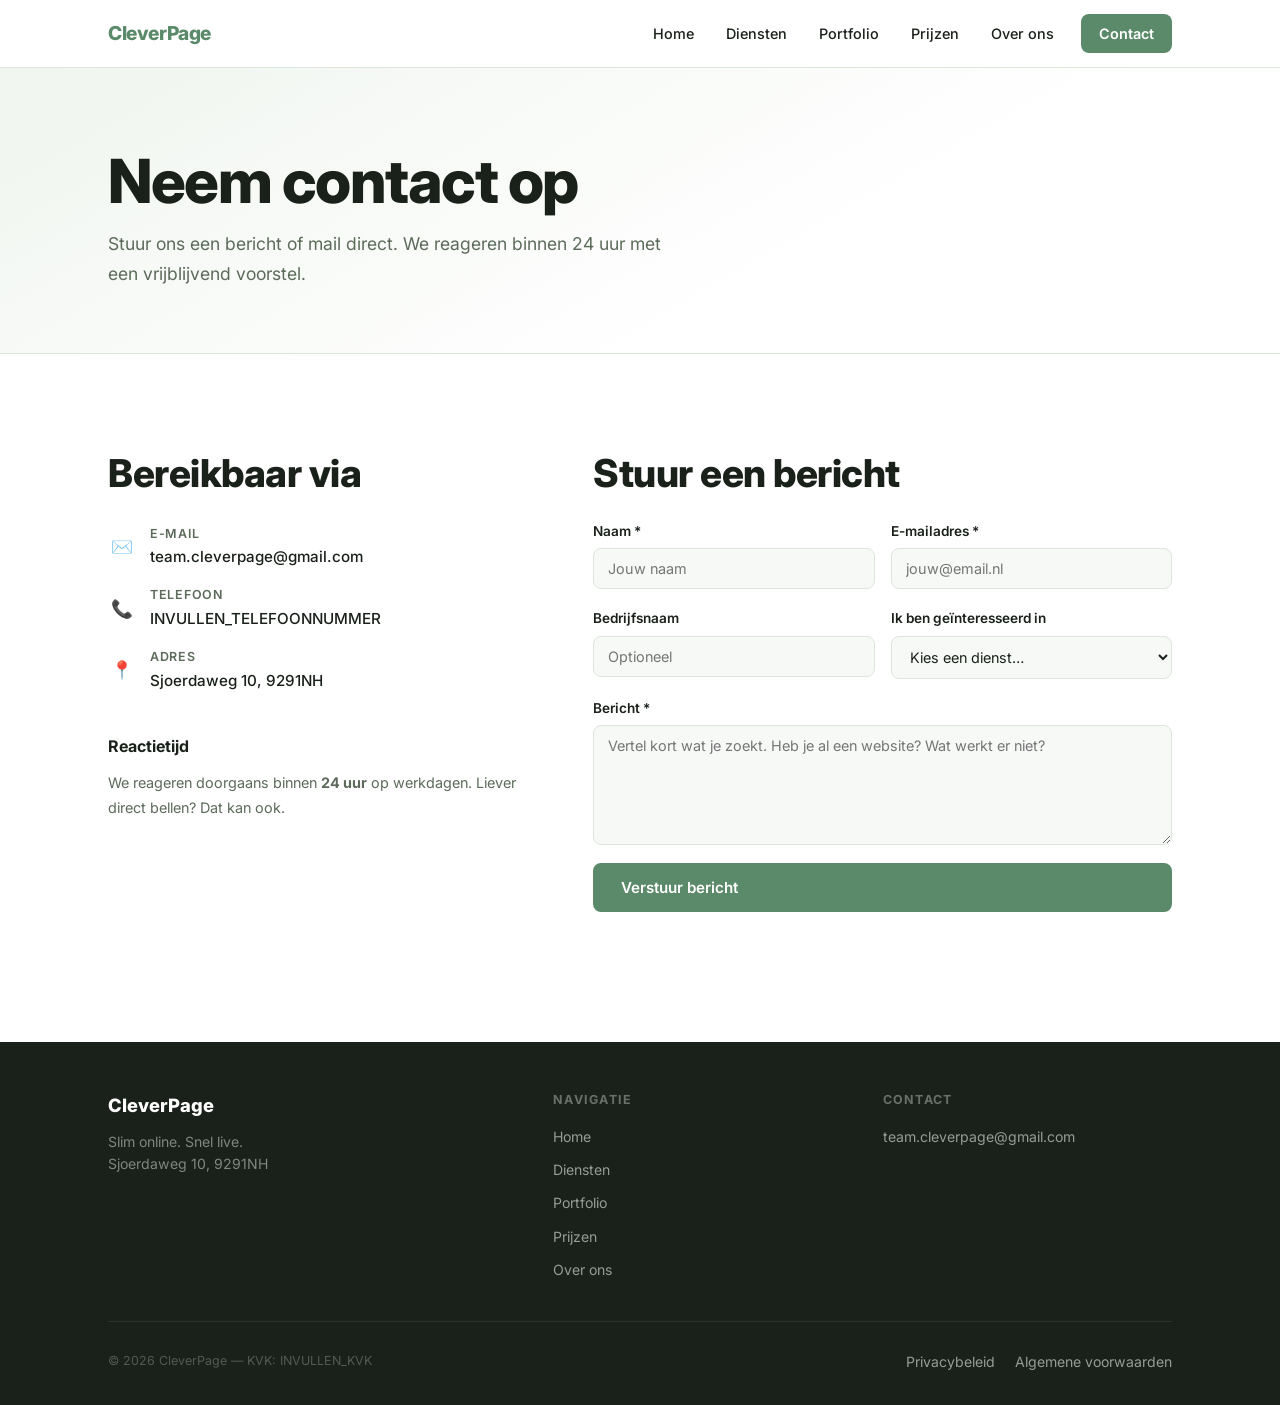
==== contact.html @ 63e91c02 "eerste versie CleverPage website" ====
<!DOCTYPE html>
<html lang="nl">
<head>
  <meta charset="UTF-8" />
  <meta name="viewport" content="width=device-width, initial-scale=1.0" />
  <title>Contact — CleverPage</title>
  <meta name="description" content="Neem contact op met CleverPage. We reageren binnen 24 uur met een vrijblijvend voorstel." />
  <link rel="preconnect" href="https://fonts.googleapis.com" />
  <link rel="preconnect" href="https://fonts.gstatic.com" crossorigin />
  <link href="https://fonts.googleapis.com/css2?family=Inter:wght@400;500;600;700;800&display=swap" rel="stylesheet" />
  <link rel="stylesheet" href="style.css" />
</head>
<body data-pagina="contact">

  <header class="nav" id="nav"></header>

  <section class="page-hero">
    <div class="wrap">
      <h1 id="pagina-titel"></h1>
      <p class="sectie-intro" id="pagina-intro"></p>
    </div>
  </section>

  <section class="sectie">
    <div class="wrap">
      <div class="contact-layout">

        <!-- Linker kolom: gegevens -->
        <div class="contact-links">
          <h2 style="margin-bottom:28px">Bereikbaar via</h2>
          <div id="contact-gegevens"></div>

          <div style="margin-top:40px">
            <h3 style="margin-bottom:12px;font-size:1rem">Reactietijd</h3>
            <p style="font-size:.9rem;color:var(--tekst-zacht)">We reageren doorgaans binnen <strong>24 uur</strong> op werkdagen. Liever direct bellen? Dat kan ook.</p>
          </div>
        </div>

        <!-- Rechter kolom: formulier -->
        <div>
          <h2 style="margin-bottom:24px">Stuur een bericht</h2>
          <form class="formulier" id="contact-formulier" novalidate>
            <div class="form-rij">
              <div class="form-veld">
                <label for="f-naam">Naam *</label>
                <input type="text" id="f-naam" name="naam" placeholder="Jouw naam" required />
              </div>
              <div class="form-veld">
                <label for="f-email">E-mailadres *</label>
                <input type="email" id="f-email" name="email" placeholder="jouw@email.nl" required />
              </div>
            </div>
            <div class="form-rij">
              <div class="form-veld">
                <label for="f-bedrijf">Bedrijfsnaam</label>
                <input type="text" id="f-bedrijf" name="bedrijf" placeholder="Optioneel" />
              </div>
              <div class="form-veld">
                <label for="f-dienst">Ik ben geïnteresseerd in</label>
                <select id="f-dienst" name="dienst">
                  <option value="">Kies een dienst…</option>
                  <option value="One-pager">One-page website</option>
                  <option value="Multi-page">Multi-page website</option>
                  <option value="CMS">Zelfbeheer / CMS</option>
                  <option value="Onderhoud">Onderhoud & support</option>
                  <option value="Anders">Anders / weet ik nog niet</option>
                </select>
              </div>
            </div>
            <div class="form-veld">
              <label for="f-bericht">Bericht *</label>
              <textarea id="f-bericht" name="bericht" placeholder="Vertel kort wat je zoekt. Heb je al een website? Wat werkt er niet?" required></textarea>
            </div>
            <button type="submit" class="btn btn-primair" id="form-knop">Verstuur bericht</button>
            <p class="form-status" id="form-status"></p>
          </form>
        </div>

      </div>
    </div>
  </section>

  <footer class="footer" id="footer"></footer>

  <script src="config.js"></script>
  <script src="nav.js"></script>
  <script>
    document.addEventListener('DOMContentLoaded', function () {
      const d = C.contact;

      document.getElementById('pagina-titel').textContent = d.paginaTitel;
      document.getElementById('pagina-intro').textContent = d.intro;

      // Gegevens
      const cg = document.getElementById('contact-gegevens');
      d.gegevens.forEach(function (g) {
        const div = document.createElement('div');
        div.className = 'contact-gegeven';
        div.innerHTML =
          '<span class="contact-gegeven-icoon">' + g.icoon + '</span>' +
          '<div>' +
            '<div class="contact-gegeven-label">' + g.label + '</div>' +
            '<div class="contact-gegeven-waarde"><a href="' + g.link + '">' + g.tekst + '</a></div>' +
          '</div>';
        cg.appendChild(div);
      });
    });
  </script>
</body>
</html>
---- style.css ----
/* ============================================================
   CleverPage — style.css  (gedeeld over alle pagina's)
   Mobile-first · Geen frameworks · Puur CSS
   Palette: lichtgroen #a8c5a0 / donkergroen #5a8a6a
   ============================================================ */

/* ── Reset ──────────────────────────────────────────────── */
*, *::before, *::after { box-sizing: border-box; margin: 0; padding: 0; }

:root {
  --g-licht:    #a8c5a0;
  --g-donker:   #5a8a6a;
  --g-diep:     #3d6b52;
  --g-bg:       #f0f5ef;
  --g-rand:     #d4e6d0;
  --wit:        #ffffff;
  --grijs-0:    #f7f9f7;
  --grijs-1:    #eef2ed;
  --grijs-2:    #dde6db;
  --grijs-3:    #8fa48d;
  --tekst:      #1a211a;
  --tekst-zacht:#5c6b5a;
  --font:       'Inter', sans-serif;
  --r:          8px;
  --r-groot:    14px;
  --schaduw:    0 2px 16px rgba(61,107,82,.09);
  --schaduw-h:  0 8px 32px rgba(61,107,82,.16);
  --breedte:    1120px;
  --nav-h:      68px;
}

html  { scroll-behavior: smooth; font-size: 16px; }
body  { font-family: var(--font); color: var(--tekst); background: var(--wit); line-height: 1.65; -webkit-font-smoothing: antialiased; }
img   { max-width: 100%; display: block; }
a     { color: var(--g-donker); text-decoration: none; }
a:hover { color: var(--g-diep); }
ul    { list-style: none; }

/* ── Typografie ─────────────────────────────────────────── */
h1 { font-size: clamp(2.4rem, 5.5vw, 3.8rem); font-weight: 800; line-height: 1.1; letter-spacing: -1.5px; }
h2 { font-size: clamp(1.7rem, 3.5vw, 2.4rem); font-weight: 800; line-height: 1.2; letter-spacing: -.5px; }
h3 { font-size: 1.1rem; font-weight: 700; }
p  { line-height: 1.7; }
em { font-style: normal; color: var(--g-donker); }

/* ── Layout hulp ────────────────────────────────────────── */
.wrap        { max-width: var(--breedte); margin: 0 auto; padding: 0 28px; }
.sectie      { padding: 96px 0; }
.sectie-smal { padding: 72px 0; }
.sectie-intro { font-size: 1.1rem; color: var(--tekst-zacht); max-width: 580px; margin-top: 14px; }

.sectie-kop          { margin-bottom: 56px; }
.sectie-kop h2       { margin-bottom: 12px; }

/* ── Knoppen ────────────────────────────────────────────── */
.btn {
  display: inline-flex;
  align-items: center;
  gap: 8px;
  font-family: var(--font);
  font-size: .95rem;
  font-weight: 600;
  padding: 13px 26px;
  border-radius: var(--r);
  border: 2px solid transparent;
  cursor: pointer;
  transition: background .18s, color .18s, border-color .18s, transform .15s, box-shadow .18s;
  white-space: nowrap;
}
.btn:hover { transform: translateY(-1px); }

.btn-primair  { background: var(--g-donker); color: var(--wit); border-color: var(--g-donker); }
.btn-primair:hover { background: var(--g-diep); border-color: var(--g-diep); color: var(--wit); box-shadow: var(--schaduw-h); }

.btn-ghost { background: transparent; color: var(--g-donker); border-color: var(--g-rand); }
.btn-ghost:hover { background: var(--g-bg); border-color: var(--g-donker); color: var(--g-diep); }

.btn-wit { background: var(--wit); color: var(--g-donker); border-color: var(--wit); }
.btn-wit:hover { background: var(--g-bg); color: var(--g-diep); }

/* ── Navigatie ──────────────────────────────────────────── */
.nav {
  position: sticky; top: 0; z-index: 200;
  height: var(--nav-h);
  background: rgba(255,255,255,.96);
  backdrop-filter: blur(10px);
  border-bottom: 1px solid var(--grijs-2);
}
.nav-inner {
  display: flex; align-items: center; justify-content: space-between;
  height: 100%; max-width: var(--breedte); margin: 0 auto; padding: 0 28px;
}
.nav-logo { display: flex; align-items: center; gap: 10px; }
.nav-logo img { height: 34px; width: auto; }
.nav-logo-naam { font-size: 1.2rem; font-weight: 800; color: var(--g-donker); letter-spacing: -.4px; }

.nav-menu { display: flex; align-items: center; gap: 6px; }
.nav-menu a {
  font-size: .9rem; font-weight: 500; color: var(--tekst);
  padding: 7px 13px; border-radius: 6px;
  transition: background .15s, color .15s;
}
.nav-menu a:hover { background: var(--g-bg); color: var(--g-donker); }
.nav-menu a.actief { color: var(--g-donker); font-weight: 600; }
.nav-menu a.nav-cta {
  background: var(--g-donker); color: var(--wit);
  padding: 8px 18px; border-radius: var(--r);
  margin-left: 8px;
}
.nav-menu a.nav-cta:hover { background: var(--g-diep); color: var(--wit); }

/* Hamburger */
.hamburger { display: none; background: none; border: none; cursor: pointer; padding: 6px; }
.hamburger span { display: block; width: 22px; height: 2px; background: var(--tekst); border-radius: 2px; margin: 5px 0; transition: all .25s; }

/* ── Page hero (voor binnenste pagina's) ────────────────── */
.page-hero {
  background: linear-gradient(150deg, var(--g-bg) 0%, var(--wit) 65%);
  padding: 80px 0 64px;
  border-bottom: 1px solid var(--grijs-2);
}
.page-hero h1 { margin-bottom: 14px; }

/* ── Home hero ──────────────────────────────────────────── */
.home-hero {
  background: linear-gradient(150deg, var(--g-bg) 0%, var(--wit) 60%);
  padding: 112px 0 88px;
}
.home-hero .eyebrow {
  display: inline-block;
  font-size: .8rem; font-weight: 600; letter-spacing: .1em; text-transform: uppercase;
  color: var(--g-donker); background: var(--g-bg);
  border: 1px solid var(--g-licht);
  padding: 4px 12px; border-radius: 20px; margin-bottom: 24px;
}
.home-hero h1 { max-width: 740px; margin-bottom: 22px; }
.home-hero .lead { font-size: 1.15rem; color: var(--tekst-zacht); max-width: 540px; margin-bottom: 40px; }
.home-hero .knoppen { display: flex; flex-wrap: wrap; gap: 12px; margin-bottom: 72px; }
.stats-balk { display: flex; flex-wrap: wrap; gap: 40px; padding-top: 32px; border-top: 1px solid var(--grijs-2); }
.stat strong { display: block; font-size: 1.9rem; font-weight: 800; color: var(--g-donker); line-height: 1; }
.stat span   { font-size: .85rem; color: var(--tekst-zacht); margin-top: 4px; }

/* ── USP grid ───────────────────────────────────────────── */
.usp-grid { display: grid; grid-template-columns: repeat(auto-fit, minmax(240px, 1fr)); gap: 20px; }
.usp-kaart {
  background: var(--grijs-0);
  border: 1px solid var(--grijs-2);
  border-radius: var(--r-groot);
  padding: 28px 24px;
  transition: box-shadow .2s, transform .2s;
}
.usp-kaart:hover { box-shadow: var(--schaduw-h); transform: translateY(-3px); }
.usp-icoon { font-size: 1.6rem; margin-bottom: 14px; }
.usp-kaart h3 { margin-bottom: 8px; }
.usp-kaart p  { font-size: .9rem; color: var(--tekst-zacht); }

/* ── Werkwijze (tijdlijn) ───────────────────────────────── */
.tijdlijn { display: flex; flex-direction: column; gap: 0; max-width: 640px; }
.stap { display: flex; gap: 24px; align-items: flex-start; padding-bottom: 44px; position: relative; }
.stap:last-child { padding-bottom: 0; }
.stap:not(:last-child)::after {
  content: ''; position: absolute;
  left: 25px; top: 52px; bottom: 0;
  width: 2px; background: var(--g-licht);
}
.stap-nr {
  flex-shrink: 0; width: 52px; height: 52px;
  background: var(--g-donker); color: var(--wit);
  font-size: 1.25rem; font-weight: 800;
  border-radius: 50%;
  display: flex; align-items: center; justify-content: center;
  position: relative; z-index: 1;
}
.stap-inhoud { padding-top: 10px; }
.stap-inhoud h3 { margin-bottom: 6px; }
.stap-inhoud p  { font-size: .9rem; color: var(--tekst-zacht); }

/* ── Portfolio kaarten ──────────────────────────────────── */
.portfolio-grid { display: grid; grid-template-columns: repeat(auto-fit, minmax(300px, 1fr)); gap: 24px; }
.portfolio-kaart {
  border: 1px solid var(--grijs-2);
  border-radius: var(--r-groot);
  overflow: hidden;
  background: var(--wit);
  transition: box-shadow .2s, transform .2s;
}
.portfolio-kaart:hover { box-shadow: var(--schaduw-h); transform: translateY(-4px); }
.portfolio-beeld {
  height: 210px; background: var(--grijs-1);
  display: flex; align-items: center; justify-content: center;
  overflow: hidden;
}
.portfolio-beeld img { width: 100%; height: 100%; object-fit: cover; }
.foto-ph { font-size: .8rem; font-weight: 600; color: var(--grijs-3); text-align: center; padding: 16px; }
.portfolio-info { padding: 20px 22px; }
.portfolio-info h3 { margin-bottom: 4px; }
.portfolio-branche { font-size: .82rem; color: var(--tekst-zacht); margin-bottom: 10px; }
.portfolio-beschrijving { font-size: .88rem; color: var(--tekst-zacht); margin-bottom: 14px; }
.tags { display: flex; flex-wrap: wrap; gap: 6px; margin-bottom: 14px; }
.tag {
  font-size: .75rem; font-weight: 600;
  background: var(--g-bg); color: var(--g-donker);
  border: 1px solid var(--g-rand);
  padding: 2px 9px; border-radius: 20px;
}
.portfolio-link { font-size: .88rem; font-weight: 600; color: var(--g-donker); }
.portfolio-link:hover { color: var(--g-diep); }

/* ── Diensten lijst ─────────────────────────────────────── */
.diensten-grid { display: grid; grid-template-columns: repeat(auto-fit, minmax(300px, 1fr)); gap: 24px; }
.dienst-kaart {
  background: var(--grijs-0);
  border: 1px solid var(--grijs-2);
  border-radius: var(--r-groot);
  padding: 32px 28px;
  transition: box-shadow .2s, transform .2s;
}
.dienst-kaart:hover { box-shadow: var(--schaduw-h); transform: translateY(-3px); }
.dienst-icoon { font-size: 2rem; margin-bottom: 16px; }
.dienst-kaart h3 { margin-bottom: 10px; }
.dienst-kaart > p { font-size: .9rem; color: var(--tekst-zacht); margin-bottom: 20px; }
.dienst-punten li {
  font-size: .85rem; color: var(--tekst-zacht);
  padding: 5px 0; border-bottom: 1px solid var(--grijs-2);
  display: flex; align-items: center; gap: 8px;
}
.dienst-punten li::before { content: '✓'; color: var(--g-donker); font-weight: 700; }

/* ── Prijzen kaarten ────────────────────────────────────── */
.prijzen-grid { display: grid; grid-template-columns: repeat(auto-fit, minmax(300px, 1fr)); gap: 24px; margin-bottom: 64px; }
.prijzen-kaart {
  background: var(--wit);
  border: 1.5px solid var(--grijs-2);
  border-radius: var(--r-groot);
  padding: 36px 30px;
  position: relative;
  display: flex; flex-direction: column;
}
.prijzen-kaart.uitgelicht { border-color: var(--g-donker); box-shadow: 0 0 0 3px var(--g-licht); }
.badge-top {
  display: inline-block;
  background: var(--g-donker); color: var(--wit);
  font-size: .72rem; font-weight: 700; letter-spacing: .06em; text-transform: uppercase;
  padding: 3px 10px; border-radius: 20px; margin-bottom: 16px;
  align-self: flex-start;
}
.prijzen-kaart h3 { margin-bottom: 6px; }
.pk-beschrijving { font-size: .88rem; color: var(--tekst-zacht); margin-bottom: 20px; }
.pk-prijs { margin-bottom: 24px; }
.pk-prijs strong { display: block; font-size: 2.4rem; font-weight: 800; color: var(--g-donker); line-height: 1; }
.pk-prijs .per { font-size: .82rem; color: var(--tekst-zacht); margin-top: 3px; }
.pk-prijs .maand { font-size: .88rem; color: var(--tekst-zacht); margin-top: 4px; }
.pk-lijst { margin-bottom: 20px; }
.pk-lijst li {
  font-size: .88rem; color: var(--tekst-zacht);
  padding: 6px 0; border-bottom: 1px solid var(--grijs-1);
  display: flex; align-items: center; gap: 8px;
}
.pk-lijst li::before { content: '✓'; color: var(--g-donker); font-weight: 700; flex-shrink: 0; }
.pk-lijst.niet li::before { content: '✕'; color: var(--grijs-3); }
.pk-niet-label { font-size: .78rem; font-weight: 600; color: var(--grijs-3); margin: 12px 0 4px; text-transform: uppercase; letter-spacing: .06em; }
.prijzen-kaart .btn { width: 100%; justify-content: center; margin-top: auto; padding-top: 16px; }

/* ── FAQ ────────────────────────────────────────────────── */
.faq-lijst { max-width: 720px; }
.faq-item { border-bottom: 1px solid var(--grijs-2); }
.faq-vraag {
  width: 100%; background: none; border: none; cursor: pointer;
  font-family: var(--font); font-size: 1rem; font-weight: 600; color: var(--tekst);
  text-align: left; padding: 20px 0;
  display: flex; justify-content: space-between; align-items: center; gap: 16px;
}
.faq-vraag::after { content: '+'; font-size: 1.3rem; color: var(--g-donker); flex-shrink: 0; transition: transform .2s; }
.faq-item.open .faq-vraag::after { transform: rotate(45deg); }
.faq-antwoord { font-size: .92rem; color: var(--tekst-zacht); padding: 0 0 20px; display: none; line-height: 1.7; }
.faq-item.open .faq-antwoord { display: block; }

/* ── Team kaarten ───────────────────────────────────────── */
.team-grid { display: grid; grid-template-columns: repeat(auto-fit, minmax(220px, 1fr)); gap: 24px; }
.team-kaart { text-align: center; }
.team-foto {
  width: 120px; height: 120px;
  border-radius: 50%; overflow: hidden;
  background: var(--grijs-1);
  margin: 0 auto 16px;
  display: flex; align-items: center; justify-content: center;
}
.team-foto img { width: 100%; height: 100%; object-fit: cover; }
.team-foto-ph { font-size: .75rem; color: var(--grijs-3); }
.team-kaart h3 { margin-bottom: 4px; }
.team-functie { font-size: .85rem; color: var(--tekst-zacht); margin-bottom: 8px; }
.team-bio { font-size: .85rem; color: var(--tekst-zacht); margin-bottom: 10px; }
.team-linkedin { font-size: .82rem; font-weight: 600; }

/* ── Waarden grid ───────────────────────────────────────── */
.waarden-grid { display: grid; grid-template-columns: repeat(auto-fit, minmax(200px, 1fr)); gap: 20px; }
.waarde-kaart {
  background: var(--g-bg);
  border: 1px solid var(--g-rand);
  border-radius: var(--r-groot);
  padding: 28px 22px;
}
.waarde-icoon { font-size: 1.6rem; margin-bottom: 12px; }
.waarde-kaart h3 { margin-bottom: 8px; }
.waarde-kaart p { font-size: .88rem; color: var(--tekst-zacht); }

/* ── Contact pagina ─────────────────────────────────────── */
.contact-layout { display: grid; grid-template-columns: 1fr 1.4fr; gap: 72px; align-items: start; }
.contact-gegeven { display: flex; align-items: center; gap: 14px; margin-bottom: 16px; }
.contact-gegeven-icoon { font-size: 1.1rem; width: 28px; text-align: center; flex-shrink: 0; }
.contact-gegeven-label { font-size: .78rem; color: var(--tekst-zacht); text-transform: uppercase; letter-spacing: .06em; font-weight: 600; }
.contact-gegeven-waarde { font-size: .95rem; font-weight: 500; color: var(--tekst); }
.contact-gegeven-waarde a { color: var(--tekst); }
.contact-gegeven-waarde a:hover { color: var(--g-donker); }

/* Formulier */
.formulier { display: flex; flex-direction: column; gap: 18px; }
.form-rij { display: grid; grid-template-columns: 1fr 1fr; gap: 16px; }
.form-veld { display: flex; flex-direction: column; gap: 6px; }
.form-veld label { font-size: .85rem; font-weight: 600; color: var(--tekst); }
.form-veld input,
.form-veld textarea,
.form-veld select {
  font-family: var(--font); font-size: .9rem;
  padding: 11px 14px;
  border: 1.5px solid var(--grijs-2);
  border-radius: var(--r);
  background: var(--grijs-0); color: var(--tekst);
  outline: none; transition: border-color .18s, background .18s;
}
.form-veld input:focus,
.form-veld textarea:focus,
.form-veld select:focus { border-color: var(--g-donker); background: var(--wit); }
.form-veld textarea { resize: vertical; min-height: 120px; }
.form-status { font-size: .85rem; color: var(--tekst-zacht); min-height: 1.2em; }
.form-status.fout { color: #c0392b; }

/* ── CTA balk ───────────────────────────────────────────── */
.cta-balk {
  background: var(--g-donker);
  padding: 72px 0;
  text-align: center;
}
.cta-balk h2 { color: var(--wit); margin-bottom: 24px; }
.cta-balk .btn-wit { display: inline-flex; }

/* ── Footer ─────────────────────────────────────────────── */
.footer { background: var(--tekst); padding: 48px 0 32px; }
.footer-grid {
  display: grid;
  grid-template-columns: 1.4fr 1fr 1fr;
  gap: 40px;
  padding-bottom: 40px;
  border-bottom: 1px solid rgba(255,255,255,.08);
  margin-bottom: 28px;
}
.footer-merk p { font-size: .88rem; color: rgba(255,255,255,.45); margin-top: 10px; line-height: 1.6; }
.footer-merk .footer-naam { font-size: 1.15rem; font-weight: 800; color: var(--wit); }
.footer-kop { font-size: .78rem; font-weight: 700; color: rgba(255,255,255,.35); text-transform: uppercase; letter-spacing: .1em; margin-bottom: 14px; }
.footer-nav { display: flex; flex-direction: column; gap: 10px; }
.footer-nav a { font-size: .88rem; color: rgba(255,255,255,.55); transition: color .15s; }
.footer-nav a:hover { color: var(--wit); }
.footer-bottom { display: flex; justify-content: space-between; align-items: center; flex-wrap: wrap; gap: 10px; }
.footer-copy { font-size: .78rem; color: rgba(255,255,255,.25); }
.footer-socials { display: flex; gap: 16px; }
.footer-socials a { font-size: .82rem; color: rgba(255,255,255,.4); transition: color .15s; }
.footer-socials a:hover { color: var(--wit); }

/* ── Diverse hulpklassen ────────────────────────────────── */
.tekst-centraal { text-align: center; }
.tekst-centraal .sectie-intro { margin-left: auto; margin-right: auto; }
.bg-grijs  { background: var(--grijs-0); }
.bg-groen  { background: var(--g-bg); }
.disclaimer { font-size: .85rem; color: var(--tekst-zacht); text-align: center; margin-top: 24px; }

/* ── Responsive ─────────────────────────────────────────── */
@media (max-width: 900px) {
  .footer-grid { grid-template-columns: 1fr 1fr; }
  .contact-layout { grid-template-columns: 1fr; gap: 40px; }
  .form-rij { grid-template-columns: 1fr; }
}

@media (max-width: 768px) {
  :root { --nav-h: 60px; }

  h1 { letter-spacing: -.5px; }

  .sectie      { padding: 64px 0; }
  .sectie-smal { padding: 48px 0; }

  /* Nav mobile */
  .nav-menu {
    display: none;
    position: absolute; top: var(--nav-h); left: 0; right: 0;
    background: var(--wit);
    flex-direction: column; align-items: stretch;
    padding: 8px 0 16px;
    border-bottom: 1px solid var(--grijs-2);
    box-shadow: 0 8px 24px rgba(0,0,0,.08);
    gap: 0;
  }
  .nav-menu.open { display: flex; }
  .nav-menu a { padding: 13px 24px; border-radius: 0; }
  .nav-menu a.nav-cta { margin: 12px 24px 0; border-radius: var(--r); padding: 11px 18px; }
  .hamburger { display: block; }

  .home-hero { padding: 80px 0 64px; }
  .home-hero .knoppen { flex-direction: column; }
  .home-hero .knoppen .btn { text-align: center; justify-content: center; }
  .stats-balk { gap: 24px; }

  .footer-grid { grid-template-columns: 1fr; gap: 28px; }
  .footer-bottom { flex-direction: column; align-items: flex-start; }

  .prijzen-grid { grid-template-columns: 1fr; }
}

@media (max-width: 480px) {
  .wrap { padding: 0 18px; }
  .usp-grid, .diensten-grid, .portfolio-grid, .waarden-grid, .team-grid { grid-template-columns: 1fr; }
}

@media (prefers-reduced-motion: reduce) {
  *, *::before, *::after { transition: none !important; animation: none !important; }
}
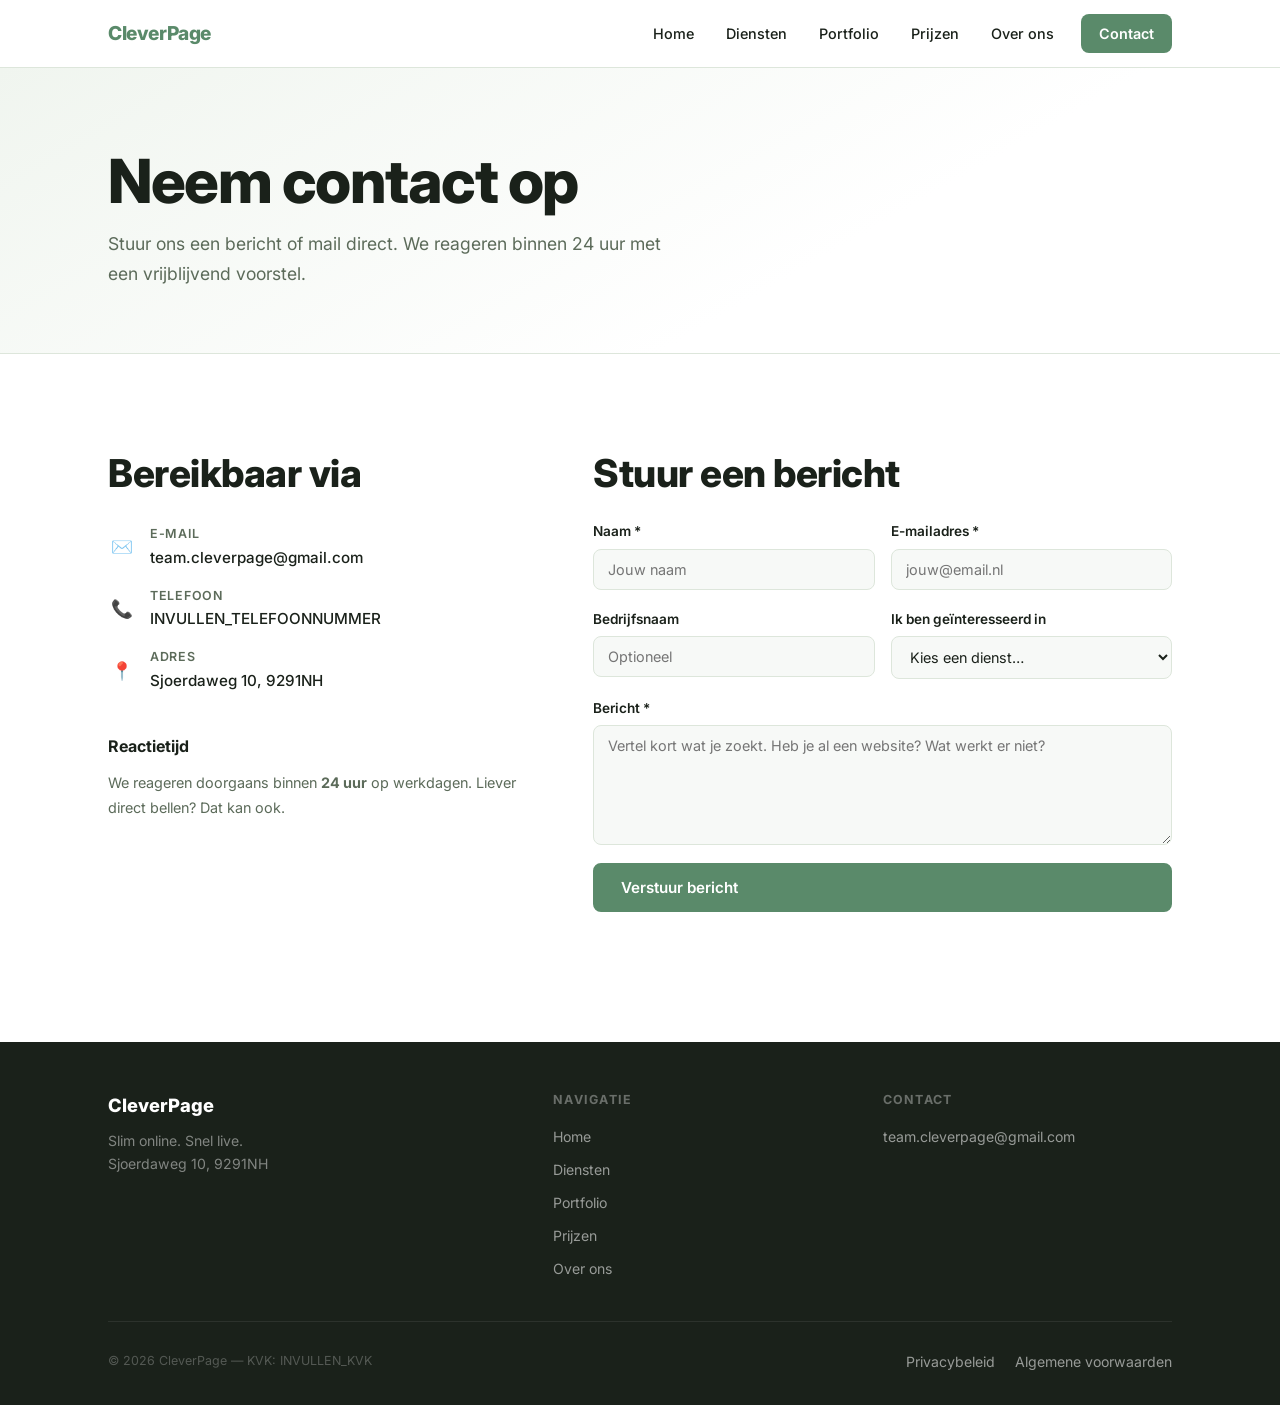
==== commit 6a58dc24: "Optimalisatie #1" ====
--- a/contact.html
+++ b/contact.html
@@ -5,15 +5,24 @@
   <meta name="viewport" content="width=device-width, initial-scale=1.0" />
   <title>Contact — CleverPage</title>
   <meta name="description" content="Neem contact op met CleverPage. We reageren binnen 24 uur met een vrijblijvend voorstel." />
+  <meta name="robots" content="index,follow" />
+  <link rel="canonical" href="https://cleverpage.nl/contact.html" />
+  <meta property="og:title" content="Contact — CleverPage" />
+  <meta property="og:description" content="Neem contact op voor een vrijblijvend adviesgesprek over jouw website." />
+  <meta property="og:type" content="website" />
+  <meta property="og:url" content="https://cleverpage.nl/contact.html" />
+  <meta name="twitter:card" content="summary" />
+  <meta name="theme-color" content="#5a8a6a" />
   <link rel="preconnect" href="https://fonts.googleapis.com" />
   <link rel="preconnect" href="https://fonts.gstatic.com" crossorigin />
   <link href="https://fonts.googleapis.com/css2?family=Inter:wght@400;500;600;700;800&display=swap" rel="stylesheet" />
   <link rel="stylesheet" href="style.css" />
 </head>
 <body data-pagina="contact">
-
+  <a class="skip-link" href="#main-content">Spring naar de inhoud</a>
   <header class="nav" id="nav"></header>
 
+  <main id="main-content">
   <section class="page-hero">
     <div class="wrap">
       <h1 id="pagina-titel"></h1>
@@ -82,8 +91,10 @@
 
   <footer class="footer" id="footer"></footer>
 
-  <script src="config.js"></script>
-  <script src="nav.js"></script>
+  </main>
+
+  <script defer src="config.js"></script>
+  <script defer src="nav.js"></script>
   <script>
     document.addEventListener('DOMContentLoaded', function () {
       const d = C.contact;
--- a/style.css
+++ b/style.css
@@ -30,11 +30,36 @@
 }
 
 html  { scroll-behavior: smooth; font-size: 16px; }
-body  { font-family: var(--font); color: var(--tekst); background: var(--wit); line-height: 1.65; -webkit-font-smoothing: antialiased; }
-img   { max-width: 100%; display: block; }
+body  {
+  font-family: var(--font);
+  color: var(--tekst);
+  background: var(--wit);
+  line-height: 1.65;
+  -webkit-font-smoothing: antialiased;
+  text-rendering: optimizeLegibility;
+  color-scheme: light;
+}
+img   { max-width: 100%; display: block; height: auto; }
 a     { color: var(--g-donker); text-decoration: none; }
 a:hover { color: var(--g-diep); }
 ul    { list-style: none; }
+main { display: block; }
+.skip-link {
+  position: absolute;
+  top: -48px;
+  left: 16px;
+  z-index: 1000;
+  padding: 10px 16px;
+  border-radius: 0 0 var(--r) var(--r);
+  background: var(--g-donker);
+  color: var(--wit);
+  transition: top .2s ease;
+}
+.skip-link:focus { top: 0; }
+:focus-visible {
+  outline: 3px solid rgba(90, 138, 106, .35);
+  outline-offset: 2px;
+}
 
 /* ── Typografie ─────────────────────────────────────────── */
 h1 { font-size: clamp(2.4rem, 5.5vw, 3.8rem); font-weight: 800; line-height: 1.1; letter-spacing: -1.5px; }
@@ -48,6 +73,16 @@
 .sectie      { padding: 96px 0; }
 .sectie-smal { padding: 72px 0; }
 .sectie-intro { font-size: 1.1rem; color: var(--tekst-zacht); max-width: 580px; margin-top: 14px; }
+.sectie,
+.page-hero,
+.home-hero,
+.cta-balk,
+.footer {
+  content-visibility: auto;
+  contain-intrinsic-size: 1000px;
+}
+.story-wrap { max-width: 720px; }
+.story-copy { max-width: 100%; margin-top: 16px; }
 
 .sectie-kop          { margin-bottom: 56px; }
 .sectie-kop h2       { margin-bottom: 12px; }
